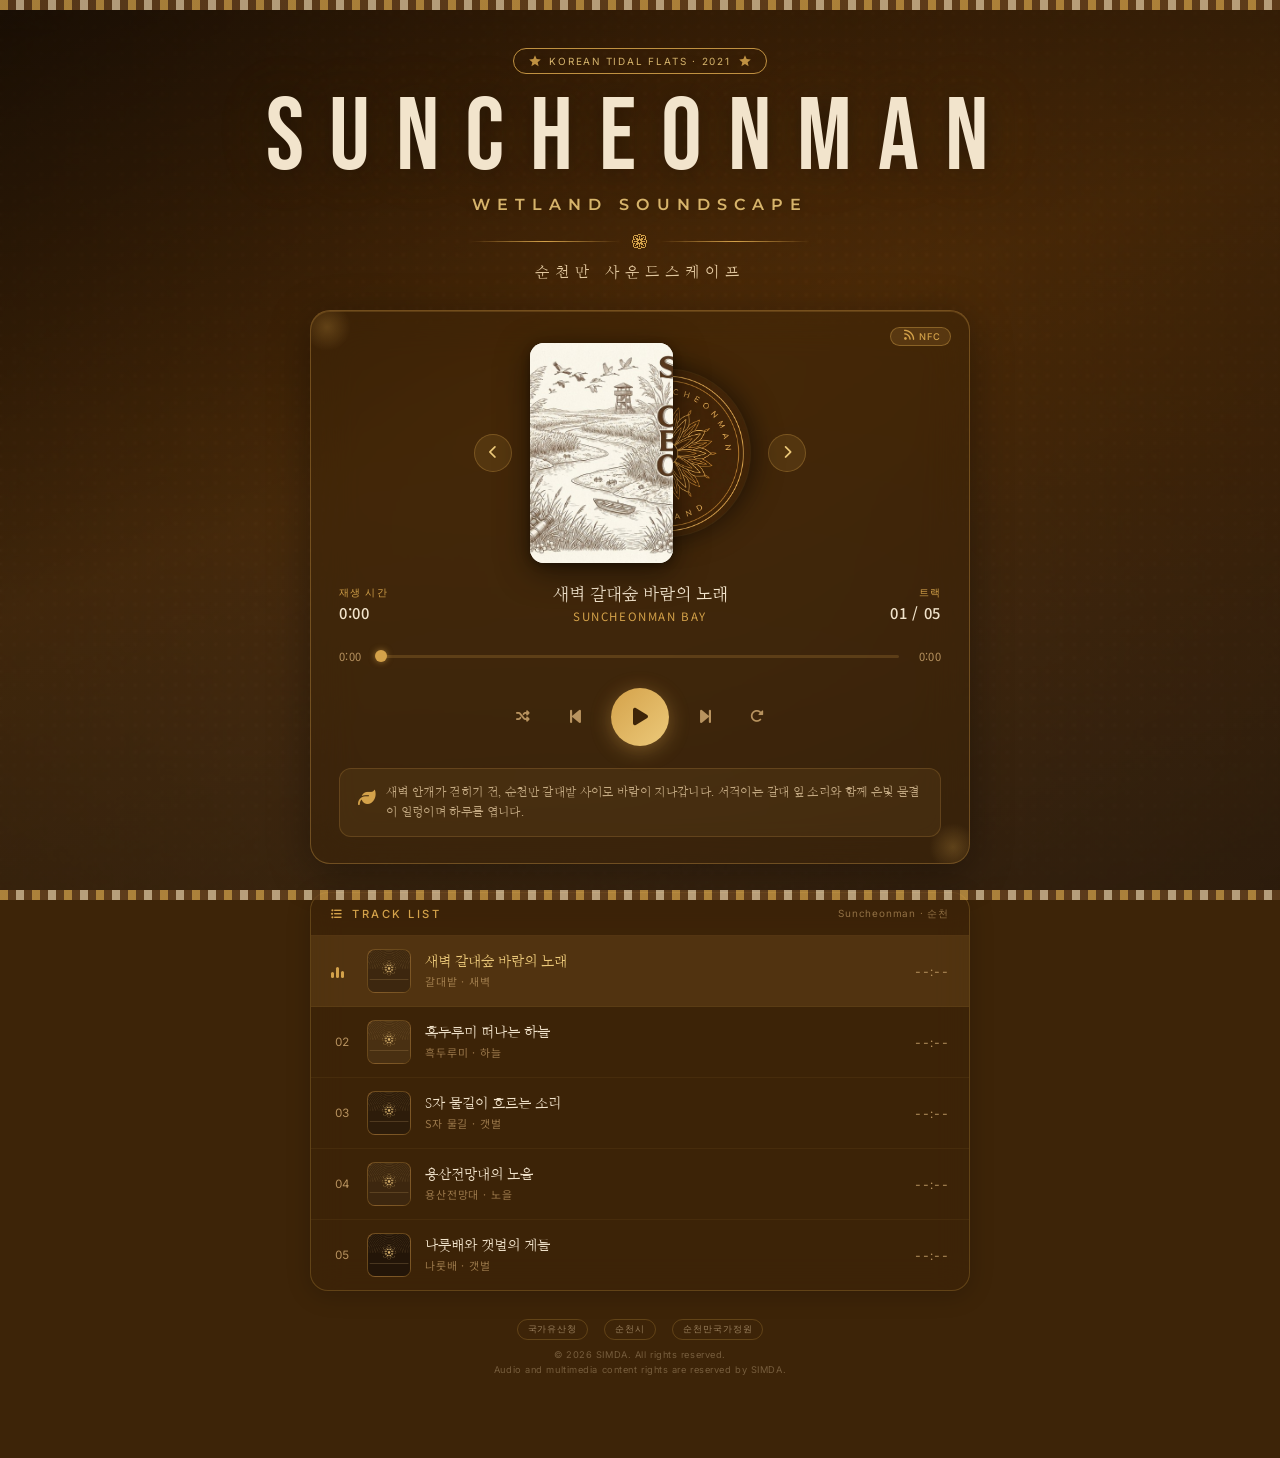
==== suncheonman/index.html @ d8eafac8 "feat(suncheonman): add Suncheonman Bay soundscape page (gold/amber series companion to seonamsa) - N" ====
<!DOCTYPE html>
<html lang="ko">
<head>
  <meta charset="UTF-8" />
  <meta name="viewport" content="width=device-width, initial-scale=1.0" />
  <title>Suncheonman Bay Soundscape — 순천만 사운드스케이프</title>
  <meta name="description" content="람사르 습지 · 한국의 갯벌 순천만의 소리를 담은 사운드트랙. 갈대숲 바람, 흑두루미 울음, 물길 소리로 만나는 순천만의 고요한 시간." />

  <!-- Fonts -->
  <link rel="preconnect" href="https://fonts.googleapis.com" />
  <link rel="preconnect" href="https://fonts.gstatic.com" crossorigin />
  <link href="https://fonts.googleapis.com/css2?family=Nanum+Myeongjo:wght@400;700;800&family=Bebas+Neue&family=Montserrat:wght@300;400;500;600;700&family=Noto+Sans+KR:wght@300;400;500&family=Inter:wght@300;400;500&display=swap" rel="stylesheet" />

  <!-- Icons -->
  <link rel="stylesheet" href="https://cdn.jsdelivr.net/npm/@fortawesome/fontawesome-free@6.4.0/css/all.min.css" />

  <!-- Styles -->
  <link rel="stylesheet" href="/suncheonman/css/style.css" />
</head>
<body>

  <!-- 단청 상단 장식 -->
  <div class="danchung-top" aria-hidden="true"></div>
  <div class="danchung-bottom" aria-hidden="true"></div>

  <!-- 배경 레이어 -->
  <div class="bg-overlay" id="bgOverlay"></div>
  <div class="bg-image"   id="bgImage"></div>

  <!-- ════════ 메인 컨테이너 ════════ -->
  <main class="player-container">

    <!-- ── 헤더 타이틀 ── -->
    <header class="header-area">
      <div class="unesco-badge" aria-label="한국의 갯벌 세계유산">
        Korean Tidal Flats · 2021
      </div>

      <h1 class="title-en"><span class="title-main">Suncheonman</span><span class="title-sub">Wetland Soundscape</span></h1>

      <div class="title-divider" aria-hidden="true">
        <span class="lotus-icon">❁</span>
      </div>

      <p class="title-ko">순천만 사운드스케이프</p>
    </header>

    <!-- ── 플레이어 카드 ── -->
    <section class="player-card" aria-label="음악 플레이어">

      <!-- NFC 배지 -->
      <div class="nfc-badge" aria-label="NFC 지원">
        <i class="fas fa-wifi" style="font-size:0.7rem;transform:rotate(45deg)"></i>
        NFC
      </div>

      <!-- 앨범 / 바이닐 -->
      <div class="artwork-section">
        <button class="nav-btn prev-btn" id="prevTrack" aria-label="이전 트랙">
          <i class="fas fa-chevron-left"></i>
        </button>

        <div class="artwork-wrapper">
          <div class="album-art" id="albumArt">
            <img src="/suncheonman/images/cd_cover.jpg" alt="CD 커버" id="albumImg" />
            <div class="album-fallback" id="albumFallback">
              <i class="fas fa-feather"></i>
            </div>
          </div>
          <div class="vinyl" id="vinyl">
            <img src="/suncheonman/images/cd_disc.png" alt="CD 디스크" class="cd-disc-img" />
          </div>
        </div>

        <button class="nav-btn next-btn" id="nextTrack" aria-label="다음 트랙">
          <i class="fas fa-chevron-right"></i>
        </button>
      </div>

      <!-- 메타 정보 -->
      <div class="meta-row">
        <div class="meta-left">
          <span class="meta-label">재생 시간</span>
          <span class="meta-value" id="totalDuration">0:00</span>
        </div>
        <div class="track-info-center">
          <p class="track-title" id="trackTitle">트랙을 선택하세요</p>
          <p class="track-artist" id="trackArtist">Suncheonman Bay</p>
        </div>
        <div class="meta-right">
          <span class="meta-label">트랙</span>
          <span class="meta-value" id="trackNumber">01 / 05</span>
        </div>
      </div>

      <!-- 진행바 -->
      <div class="progress-section">
        <span class="time-current" id="timeCurrent">0:00</span>
        <div class="progress-bar-wrap" id="progressWrap"
             role="slider" aria-label="재생 위치"
             aria-valuemin="0" aria-valuemax="100" aria-valuenow="0" tabindex="0">
          <div class="progress-bar-bg">
            <div class="progress-bar-fill" id="progressFill"></div>
            <div class="progress-thumb"    id="progressThumb"></div>
          </div>
        </div>
        <span class="time-total" id="timeTotal">0:00</span>
      </div>

      <!-- 컨트롤 -->
      <div class="controls-section">
        <button class="ctrl-btn ctrl-sm" id="shuffleBtn" aria-label="셔플" title="셔플">
          <i class="fas fa-random"></i>
        </button>
        <button class="ctrl-btn ctrl-md" id="prevBtn" aria-label="이전" title="이전">
          <i class="fas fa-step-backward"></i>
        </button>
        <button class="ctrl-btn ctrl-lg play-pause-btn" id="playPauseBtn" aria-label="재생/일시정지">
          <i class="fas fa-play" id="playIcon"></i>
        </button>
        <button class="ctrl-btn ctrl-md" id="nextBtn" aria-label="다음" title="다음">
          <i class="fas fa-step-forward"></i>
        </button>
        <button class="ctrl-btn ctrl-sm" id="repeatBtn" aria-label="반복" title="반복">
          <i class="fas fa-redo-alt"></i>
        </button>
      </div>

      <!-- 사운드 설명 -->
      <div class="sound-description">
        <span class="sound-icon"><i class="fas fa-leaf"></i></span>
        <p id="soundDesc">
          순천만 갈대숲을 스치는 바람 소리와 하늘을 가르는 흑두루미의 울음,
          S자 물길을 따라 흐르는 잔물결과 갯벌의 숨소리까지 — 순천만의 풍경을 고스란히 담았습니다.
        </p>
      </div>

    </section>

    <!-- ── 트랙 리스트 ── -->
    <section class="tracklist-section" aria-label="트랙 목록">
      <div class="tracklist-header">
        <div class="tracklist-header-left">
          <i class="fas fa-list-ul"></i>
          <span>TRACK LIST</span>
        </div>
        <div class="tracklist-header-right">Suncheonman · 순천</div>
      </div>
      <ul class="tracklist" id="tracklist" role="list">
        <!-- JS로 동적 생성 -->
      </ul>
    </section>

    <!-- ── 푸터 ── -->
    <footer class="site-footer">
      <div class="footer-logos">
        <span class="footer-badge">국가유산청</span>
        <span class="footer-badge">순천시</span>
        <span class="footer-badge">순천만국가정원</span>
      </div>
      <p class="footer-copy">
        © 2026 SIMDA. All rights reserved.<br>
        Audio and multimedia content rights are reserved by SIMDA.
      </p>
    </footer>

  </main>

  <!-- hidden audio -->
  <audio id="audioPlayer" preload="metadata"></audio>

  <script src="/suncheonman/js/player.js"></script>
</body>
</html>
---- suncheonman/css/style.css ----
/* ===================================================
   순천만 사운드트랙 — Suncheonman Bay Series
   컨셉: 갈대밭 골드 × 갯벌 앰버 × 노을 브라운
   =================================================== */

/* ── Google Fonts (추가: Nanum Myeongjo 한글 세리프) ── */
@import url('https://fonts.googleapis.com/css2?family=Nanum+Myeongjo:wght@400;700;800&family=Bebas+Neue&family=Montserrat:wght@300;400;500;600;700&family=Noto+Sans+KR:wght@300;400;500&family=Inter:wght@300;400;500&display=swap');

/* ══════════════════════════════════════════
   CSS 변수 — 순천만 팔레트 (반드시 최상단)
══════════════════════════════════════════ */
:root {
  --green-deep:    #3D2408;
  --green-mid:     #6B4520;
  --green-light:   #9C6F35;
  --green-pale:    #C9A06A;
  --beige:         #E3C9A0;
  --beige-light:   #F2E4CC;
  --beige-dark:    #B8935F;
  --gold:          #D4A24A;
  --gold-light:    #ECC97A;
  --white:         #FBF3E6;
  --text-dark:     #2E1D0F;
  --text-mid:      #5C4527;
  --text-light:    #A88860;

  /* 투명도 레이어 */
  --glass-bg:      rgba(61, 36, 8, 0.45);
  --glass-border:  rgba(212, 162, 74, 0.35);
  --glass-hover:   rgba(61, 36, 8, 0.60);
}

/* ── RESET ── */
*, *::before, *::after {
  box-sizing: border-box;
  margin: 0;
  padding: 0;
}

html, body {
  width: 100%;
  min-height: 100vh;
  font-family: 'Noto Sans KR', 'Inter', sans-serif;
  overflow-x: hidden;
}

/* ══════════════════════════════════════════
   배경 — 포레스트 그린 자연 그라디언트
══════════════════════════════════════════ */
body {
  background: #3D2408;
}

.bg-image {
  position: fixed;
  inset: 0;
  background: url('../images/background.jpg') center center / cover no-repeat;
  background-color: #3D2408;
  z-index: 0;
}

.bg-overlay {
  position: fixed;
  inset: 0;
  background: linear-gradient(
    160deg,
    rgba(20, 12, 4, 0.82) 0%,
    rgba(61, 36, 8, 0.70) 45%,
    rgba(40, 24, 9, 0.80) 100%
  );
  backdrop-filter: blur(1px);
  -webkit-backdrop-filter: blur(1px);
  z-index: 1;
}

/* ══════════════════════════════════════════
   단청 SVG 패턴 — 상단/하단 장식
══════════════════════════════════════════ */
.danchung-top,
.danchung-bottom {
  position: fixed;
  left: 0;
  right: 0;
  height: 10px;
  z-index: 3;
  background: repeating-linear-gradient(
    90deg,
    var(--gold)       0px,
    var(--gold)       8px,
    var(--green-mid)  8px,
    var(--green-mid)  16px,
    var(--beige)      16px,
    var(--beige)      24px,
    var(--green-mid)  24px,
    var(--green-mid)  32px
  );
  opacity: 0.75;
}
.danchung-top    { top: 0; }
.danchung-bottom { bottom: 0; }

/* ══════════════════════════════════════════
   메인 컨테이너
══════════════════════════════════════════ */
.player-container {
  position: relative;
  z-index: 2;
  min-height: 100vh;
  display: flex;
  flex-direction: column;
  align-items: center;
  justify-content: flex-start;
  padding: 48px 16px 64px;
  gap: 28px;
}

/* ══════════════════════════════════════════
   헤더 — 유네스코 배지 + 타이틀
══════════════════════════════════════════ */
.header-area {
  display: flex;
  flex-direction: column;
  align-items: center;
  gap: 14px;
  text-align: center;
  user-select: none;
}

.unesco-badge {
  display: inline-flex;
  align-items: center;
  gap: 7px;
  padding: 5px 14px;
  border: 1px solid var(--gold);
  border-radius: 100px;
  font-size: 0.62rem;
  letter-spacing: 0.18em;
  color: var(--gold-light);
  text-transform: uppercase;
  font-family: 'Inter', sans-serif;
  font-weight: 400;
  opacity: 0.88;
}
.unesco-badge::before,
.unesco-badge::after {
  content: '';
  width: 14px;
  height: 14px;
  background: var(--gold);
  mask-image: url("data:image/svg+xml,%3Csvg xmlns='http://www.w3.org/2000/svg' viewBox='0 0 24 24'%3E%3Cpath d='M12 2L9.19 8.63 2 9.24l5.46 4.73L5.82 21 12 17.27 18.18 21l-1.64-7.03L22 9.24l-7.19-.61L12 2z'/%3E%3C/svg%3E");
  -webkit-mask-image: url("data:image/svg+xml,%3Csvg xmlns='http://www.w3.org/2000/svg' viewBox='0 0 24 24'%3E%3Cpath d='M12 2L9.19 8.63 2 9.24l5.46 4.73L5.82 21 12 17.27 18.18 21l-1.64-7.03L22 9.24l-7.19-.61L12 2z'/%3E%3C/svg%3E");
  mask-size: contain;
  -webkit-mask-size: contain;
  mask-repeat: no-repeat;
  -webkit-mask-repeat: no-repeat;
  flex-shrink: 0;
}

.title-en {
  display: flex;
  flex-direction: column;
  align-items: center;
  gap: 2px;
  line-height: 1;
}

.title-main {
  font-family: 'Bebas Neue', sans-serif;
  font-style: normal;
  font-weight: 400;
  font-size: clamp(3.2rem, 10vw, 6.4rem);
  color: var(--beige-light);
  letter-spacing: 0.25em;
  text-transform: uppercase;
  text-shadow: 0 2px 28px rgba(0,0,0,0.45), 0 0 60px rgba(216,168,84,0.15);
  line-height: 1;
}

.title-sub {
  font-family: 'Montserrat', sans-serif;
  font-style: normal;
  font-weight: 600;
  font-size: clamp(0.72rem, 2.2vw, 0.98rem);
  color: var(--gold-light);
  letter-spacing: 0.45em;
  text-transform: uppercase;
  opacity: 0.88;
  line-height: 1.7;
  text-shadow: 0 1px 12px rgba(0,0,0,0.3);
}

.title-divider {
  display: flex;
  align-items: center;
  gap: 12px;
  width: 100%;
  max-width: 340px;
}
.title-divider::before,
.title-divider::after {
  content: '';
  flex: 1;
  height: 1px;
  background: linear-gradient(90deg, transparent, var(--gold), transparent);
}
.lotus-icon {
  font-size: 1rem;
  color: var(--gold);
  line-height: 1;
}

.title-ko {
  font-family: 'Nanum Myeongjo', serif;
  font-weight: 400;
  font-size: clamp(0.8rem, 2.2vw, 0.95rem);
  color: var(--beige);
  letter-spacing: 0.4em;
}

/* ══════════════════════════════════════════
   플레이어 카드
══════════════════════════════════════════ */
.player-card {
  width: 100%;
  max-width: 660px;
  background: var(--glass-bg);
  border: 1px solid var(--glass-border);
  border-radius: 20px;
  backdrop-filter: blur(22px);
  -webkit-backdrop-filter: blur(22px);
  padding: 32px 28px 26px;
  display: flex;
  flex-direction: column;
  gap: 22px;
  box-shadow:
    0 8px 40px rgba(0,0,0,0.35),
    inset 0 1px 0 rgba(212,162,74,0.2);
  position: relative;
  overflow: hidden;
}

/* 카드 모서리 단청 장식 */
.player-card::before,
.player-card::after {
  content: '';
  position: absolute;
  width: 48px;
  height: 48px;
  opacity: 0.25;
  background:
    radial-gradient(circle at 50% 50%, var(--gold) 0%, transparent 70%);
  pointer-events: none;
}
.player-card::before { top: -8px; left: -8px; }
.player-card::after  { bottom: -8px; right: -8px; }

/* ── 앨범/바이닐 영역 ── */
.artwork-section {
  display: flex;
  align-items: center;
  justify-content: center;
  gap: 18px;
}

.artwork-wrapper {
  position: relative;
  width: 220px;
  height: 220px;
  flex-shrink: 0;
}

/* ── CD 커버 (실제 이미지) ── */
.album-art {
  position: absolute;
  left: 0;
  top: 0;
  width: 65%;
  height: 100%;
  border-radius: 14px;
  overflow: hidden;
  z-index: 2;
  box-shadow:
    0 8px 32px rgba(0,0,0,0.5),
    0 2px 8px rgba(0,0,0,0.3);
  background: #ffffff;
  display: flex;
  align-items: center;
  justify-content: center;
}

.album-art img {
  width: 100%;
  height: 100%;
  object-fit: cover;
  object-position: center;
  display: block;
}

.album-fallback {
  position: absolute;
  inset: 0;
  display: flex;
  align-items: center;
  justify-content: center;
  color: var(--gold);
  font-size: 2.8rem;
}

/* ── CD 디스크 (실제 이미지 + 회전 애니메이션) ── */
.vinyl {
  position: absolute;
  right: 0;
  top: 50%;
  transform: translateY(-50%);
  width: 76%;
  height: 76%;
  border-radius: 50%;
  overflow: hidden;
  z-index: 1;
  box-shadow:
    4px 0 28px rgba(0,0,0,0.55),
    0 0 0 1px rgba(212,162,74,0.15);
}

/* CD 디스크 이미지 */
.cd-disc-img {
  width: 100%;
  height: 100%;
  object-fit: cover;
  display: block;
  border-radius: 50%;
}

/* vinyl::before, ::after 제거 — 이미지로 대체 */
.vinyl::before,
.vinyl::after {
  display: none;
}

/* 기존 vinyl-center, vinyl-label-ring 숨김 */
.vinyl-center,
.vinyl-label-ring {
  display: none;
}

/* 단청 꽃 SVG 인라인 */
.vinyl-center::before {
  content: '';
  position: absolute;
  inset: 0;
  background-image: url("data:image/svg+xml,%3Csvg xmlns='http://www.w3.org/2000/svg' viewBox='0 0 100 100'%3E%3Ccircle cx='50' cy='50' r='48' fill='none' stroke='%23D4A24A' stroke-width='1' opacity='0.5'/%3E%3Ccircle cx='50' cy='50' r='5' fill='%23D4A24A' opacity='0.8'/%3E%3Cg opacity='0.6' fill='%23D4A24A'%3E%3Cellipse cx='50' cy='28' rx='4' ry='10' transform='rotate(0 50 50)'/%3E%3Cellipse cx='50' cy='28' rx='4' ry='10' transform='rotate(45 50 50)'/%3E%3Cellipse cx='50' cy='28' rx='4' ry='10' transform='rotate(90 50 50)'/%3E%3Cellipse cx='50' cy='28' rx='4' ry='10' transform='rotate(135 50 50)'/%3E%3Cellipse cx='50' cy='28' rx='4' ry='10' transform='rotate(180 50 50)'/%3E%3Cellipse cx='50' cy='28' rx='4' ry='10' transform='rotate(225 50 50)'/%3E%3Cellipse cx='50' cy='28' rx='4' ry='10' transform='rotate(270 50 50)'/%3E%3Cellipse cx='50' cy='28' rx='4' ry='10' transform='rotate(315 50 50)'/%3E%3C/g%3E%3C/svg%3E");
  background-size: contain;
  background-repeat: no-repeat;
  background-position: center;
}

.vinyl-center::after {
  content: '';
  position: absolute;
  top: 50%;
  left: 50%;
  transform: translate(-50%, -50%);
  width: 22%;
  height: 22%;
  border-radius: 50%;
  background: rgba(0,0,0,0.6);
  z-index: 4;
}

/* 바이닐 바깥 링 텍스트 효과 */
.vinyl-label-ring {
  position: absolute;
  inset: 0;
  border-radius: 50%;
  z-index: 2;
  /* CSS로 원형 텍스트 모방 */
  border: 1px solid rgba(212,162,74,0.2);
}

.vinyl.spinning {
  animation: spinVinyl 4s linear infinite;
}

@keyframes spinVinyl {
  from { transform: translateY(-50%) rotate(0deg); }
  to   { transform: translateY(-50%) rotate(360deg); }
}

.nav-btn {
  background: rgba(212,162,74,0.12);
  border: 1px solid rgba(212,162,74,0.3);
  color: var(--gold-light);
  width: 38px;
  height: 38px;
  border-radius: 50%;
  cursor: pointer;
  display: flex;
  align-items: center;
  justify-content: center;
  font-size: 0.85rem;
  transition: all 0.2s ease;
  flex-shrink: 0;
}
.nav-btn:hover {
  background: rgba(212,162,74,0.22);
  color: var(--beige-light);
  transform: scale(1.08);
}

/* ── 메타 행 ── */
.meta-row {
  display: flex;
  align-items: center;
  justify-content: space-between;
  gap: 8px;
}

.meta-left, .meta-right {
  display: flex;
  flex-direction: column;
  gap: 2px;
  min-width: 60px;
}
.meta-right { align-items: flex-end; }

.meta-label {
  font-size: 0.6rem;
  color: var(--gold);
  letter-spacing: 0.12em;
  text-transform: uppercase;
  font-family: 'Inter', sans-serif;
}

.meta-value {
  font-size: 0.92rem;
  color: var(--beige-light);
  font-weight: 500;
  letter-spacing: 0.05em;
  font-variant-numeric: tabular-nums;
}

.track-info-center {
  text-align: center;
  flex: 1;
  overflow: hidden;
}

.track-title {
  font-size: clamp(0.9rem, 2.5vw, 1.05rem);
  font-weight: 500;
  color: var(--beige-light);
  white-space: nowrap;
  overflow: hidden;
  text-overflow: ellipsis;
  font-family: 'Nanum Myeongjo', serif;
}

.track-artist {
  font-size: 0.72rem;
  color: var(--gold);
  margin-top: 3px;
  letter-spacing: 0.14em;
  text-transform: uppercase;
}

/* ── 진행바 ── */
.progress-section {
  display: flex;
  align-items: center;
  gap: 10px;
}

.time-current, .time-total {
  font-size: 0.7rem;
  color: var(--beige-dark);
  min-width: 32px;
  letter-spacing: 0.03em;
  font-variant-numeric: tabular-nums;
  flex-shrink: 0;
}
.time-total { text-align: right; }

.progress-bar-wrap {
  flex: 1;
  height: 20px;
  display: flex;
  align-items: center;
  cursor: pointer;
  position: relative;
}

.progress-bar-bg {
  width: 100%;
  height: 3px;
  background: rgba(212,162,74,0.2);
  border-radius: 100px;
  position: relative;
  transition: height 0.2s;
}

.progress-bar-wrap:hover .progress-bar-bg { height: 5px; }

.progress-bar-fill {
  height: 100%;
  width: 0%;
  background: linear-gradient(90deg, var(--green-light), var(--gold));
  border-radius: 100px;
  transition: width 0.1s linear;
}

.progress-thumb {
  position: absolute;
  top: 50%;
  left: 0%;
  transform: translate(-50%, -50%);
  width: 12px;
  height: 12px;
  background: var(--gold);
  border-radius: 50%;
  box-shadow: 0 0 6px rgba(212,162,74,0.6);
  transition: left 0.1s linear;
  pointer-events: none;
}

/* ── 컨트롤 버튼 ── */
.controls-section {
  display: flex;
  align-items: center;
  justify-content: center;
  gap: 16px;
}

.ctrl-btn {
  background: none;
  border: none;
  color: var(--beige-dark);
  cursor: pointer;
  display: flex;
  align-items: center;
  justify-content: center;
  border-radius: 50%;
  transition: all 0.2s ease;
}
.ctrl-btn:hover {
  color: var(--gold-light);
  transform: scale(1.1);
}
.ctrl-btn.active { color: var(--gold); }

.ctrl-sm { width: 32px; height: 32px; font-size: 0.85rem; }
.ctrl-md { width: 40px; height: 40px; font-size: 1.1rem; }

.play-pause-btn {
  width: 58px;
  height: 58px;
  font-size: 1.25rem;
  background: linear-gradient(135deg, var(--gold) 0%, var(--gold-light) 100%);
  color: var(--green-deep) !important;
  box-shadow: 0 4px 20px rgba(212,162,74,0.4);
  border: none;
}
.play-pause-btn:hover {
  background: linear-gradient(135deg, var(--gold-light) 0%, var(--gold) 100%);
  transform: scale(1.08) !important;
  box-shadow: 0 6px 28px rgba(212,162,74,0.5);
  color: var(--green-deep) !important;
}

/* ── 사운드 설명 텍스트 (새 섹션) ── */
.sound-description {
  background: rgba(212,162,74,0.08);
  border: 1px solid rgba(212,162,74,0.2);
  border-radius: 12px;
  padding: 14px 18px;
  display: flex;
  align-items: flex-start;
  gap: 10px;
}

.sound-description .sound-icon {
  font-size: 1.1rem;
  color: var(--gold);
  margin-top: 1px;
  flex-shrink: 0;
}

.sound-description p {
  font-size: 0.72rem;
  line-height: 1.7;
  color: rgba(227,201,160,0.8);
  letter-spacing: 0.03em;
  font-family: 'Nanum Myeongjo', serif;
}

/* ══════════════════════════════════════════
   트랙리스트 섹션
══════════════════════════════════════════ */
.tracklist-section {
  width: 100%;
  max-width: 660px;
  background: rgba(61, 36, 8, 0.38);
  border: 1px solid rgba(212,162,74,0.25);
  border-radius: 18px;
  backdrop-filter: blur(16px);
  -webkit-backdrop-filter: blur(16px);
  overflow: hidden;
  box-shadow: 0 4px 24px rgba(0,0,0,0.2);
}

.tracklist-header {
  display: flex;
  align-items: center;
  justify-content: space-between;
  padding: 14px 20px;
  border-bottom: 1px solid rgba(212,162,74,0.15);
}

.tracklist-header-left {
  display: flex;
  align-items: center;
  gap: 8px;
  font-size: 0.7rem;
  font-weight: 500;
  color: var(--gold);
  letter-spacing: 0.22em;
  text-transform: uppercase;
  font-family: 'Inter', sans-serif;
}

.tracklist-header-right {
  font-size: 0.62rem;
  color: var(--beige-dark);
  letter-spacing: 0.08em;
  font-family: 'Inter', sans-serif;
  opacity: 0.7;
}

.tracklist { list-style: none; }

.track-item {
  display: flex;
  align-items: center;
  gap: 14px;
  padding: 13px 20px;
  cursor: pointer;
  transition: background 0.2s ease;
  border-bottom: 1px solid rgba(212,162,74,0.07);
}
.track-item:last-child { border-bottom: none; }
.track-item:hover { background: rgba(212,162,74,0.08); }
.track-item.playing { background: rgba(212,162,74,0.13); }

.track-num {
  font-size: 0.72rem;
  color: var(--beige-dark);
  min-width: 22px;
  text-align: center;
  font-variant-numeric: tabular-nums;
  font-family: 'Inter', sans-serif;
}
.track-item.playing .track-num { color: var(--gold); }

/* 이퀄라이저 */
.playing-indicator { display: none; }
.track-item.playing .playing-indicator {
  display: flex;
  gap: 2px;
  align-items: flex-end;
  height: 14px;
}
.playing-indicator span {
  display: inline-block;
  width: 3px;
  background: var(--gold);
  border-radius: 2px;
  animation: equalizer 0.8s ease-in-out infinite alternate;
}
.playing-indicator span:nth-child(1) { height: 6px;  animation-delay: 0s; }
.playing-indicator span:nth-child(2) { height: 11px; animation-delay: 0.15s; }
.playing-indicator span:nth-child(3) { height: 7px;  animation-delay: 0.3s; }

@keyframes equalizer {
  from { transform: scaleY(0.35); }
  to   { transform: scaleY(1); }
}

.track-cover-thumb {
  width: 44px;
  height: 44px;
  border-radius: 8px;
  background: linear-gradient(135deg, var(--green-mid), var(--green-deep));
  border: 1px solid rgba(212,162,74,0.25);
  flex-shrink: 0;
  display: flex;
  align-items: center;
  justify-content: center;
  overflow: hidden;
  color: var(--gold);
  font-size: 1.1rem;
}
.track-cover-thumb img { width: 100%; height: 100%; object-fit: cover; }

.track-details { flex: 1; overflow: hidden; }

.track-name {
  font-size: 0.88rem;
  font-weight: 500;
  color: var(--beige-light);
  white-space: nowrap;
  overflow: hidden;
  text-overflow: ellipsis;
  font-family: 'Nanum Myeongjo', serif;
}
.track-item.playing .track-name { color: var(--gold-light); }

.track-meta {
  font-size: 0.68rem;
  color: var(--beige-dark);
  margin-top: 2px;
  letter-spacing: 0.08em;
  opacity: 0.75;
}

.track-duration {
  font-size: 0.75rem;
  color: var(--beige-dark);
  min-width: 36px;
  text-align: right;
  font-variant-numeric: tabular-nums;
  flex-shrink: 0;
  font-family: 'Inter', sans-serif;
}

/* ══════════════════════════════════════════
   푸터 — 저작권 + 로고
══════════════════════════════════════════ */
.site-footer {
  display: flex;
  flex-direction: column;
  align-items: center;
  gap: 8px;
  padding-bottom: 16px;
  user-select: none;
}

.footer-logos {
  display: flex;
  align-items: center;
  gap: 16px;
  flex-wrap: wrap;
  justify-content: center;
}

.footer-badge {
  display: inline-flex;
  align-items: center;
  gap: 5px;
  padding: 3px 10px;
  border: 1px solid rgba(212,162,74,0.25);
  border-radius: 100px;
  font-size: 0.58rem;
  letter-spacing: 0.1em;
  color: rgba(227,201,160,0.55);
  text-transform: uppercase;
  font-family: 'Inter', sans-serif;
}

.footer-copy {
  font-size: 0.58rem;
  color: rgba(227,201,160,0.35);
  letter-spacing: 0.06em;
  text-align: center;
  line-height: 1.6;
  font-family: 'Inter', sans-serif;
}

/* ══════════════════════════════════════════
   NFC 탭 배지 (플레이어 카드 우상단)
══════════════════════════════════════════ */
.nfc-badge {
  position: absolute;
  top: 16px;
  right: 18px;
  display: flex;
  align-items: center;
  gap: 4px;
  padding: 3px 9px;
  background: rgba(212,162,74,0.15);
  border: 1px solid rgba(212,162,74,0.4);
  border-radius: 100px;
  font-size: 0.58rem;
  letter-spacing: 0.12em;
  color: var(--gold);
  font-family: 'Inter', sans-serif;
  font-weight: 500;
}

/* ══════════════════════════════════════════
   스크롤바
══════════════════════════════════════════ */
::-webkit-scrollbar { width: 5px; }
::-webkit-scrollbar-track { background: transparent; }
::-webkit-scrollbar-thumb {
  background: rgba(212,162,74,0.25);
  border-radius: 3px;
}

/* ══════════════════════════════════════════
   반응형
══════════════════════════════════════════ */
@media (max-width: 600px) {
  .player-container {
    padding: 32px 12px 48px;
    gap: 20px;
  }
  .player-card {
    padding: 22px 16px 20px;
    border-radius: 16px;
    gap: 18px;
  }
  .artwork-wrapper {
    width: 180px;
    height: 180px;
  }
  .track-item { padding: 11px 14px; gap: 10px; }
  .track-cover-thumb { width: 38px; height: 38px; }
  .controls-section { gap: 12px; }
  .play-pause-btn { width: 52px; height: 52px; font-size: 1.15rem; }
  .ctrl-md { width: 36px; height: 36px; }
  .title-main { font-size: clamp(2.6rem, 11vw, 4rem); letter-spacing: 0.2em; }
  .title-sub  { font-size: clamp(0.65rem, 2.8vw, 0.88rem); letter-spacing: 0.35em; }
}

@media (max-width: 380px) {
  .artwork-wrapper { width: 150px; height: 150px; }
  .controls-section { gap: 8px; }
  .play-pause-btn { width: 46px; height: 46px; }
}

/* 포커스 스타일 */
button:focus-visible {
  outline: 2px solid var(--gold);
  outline-offset: 2px;
}
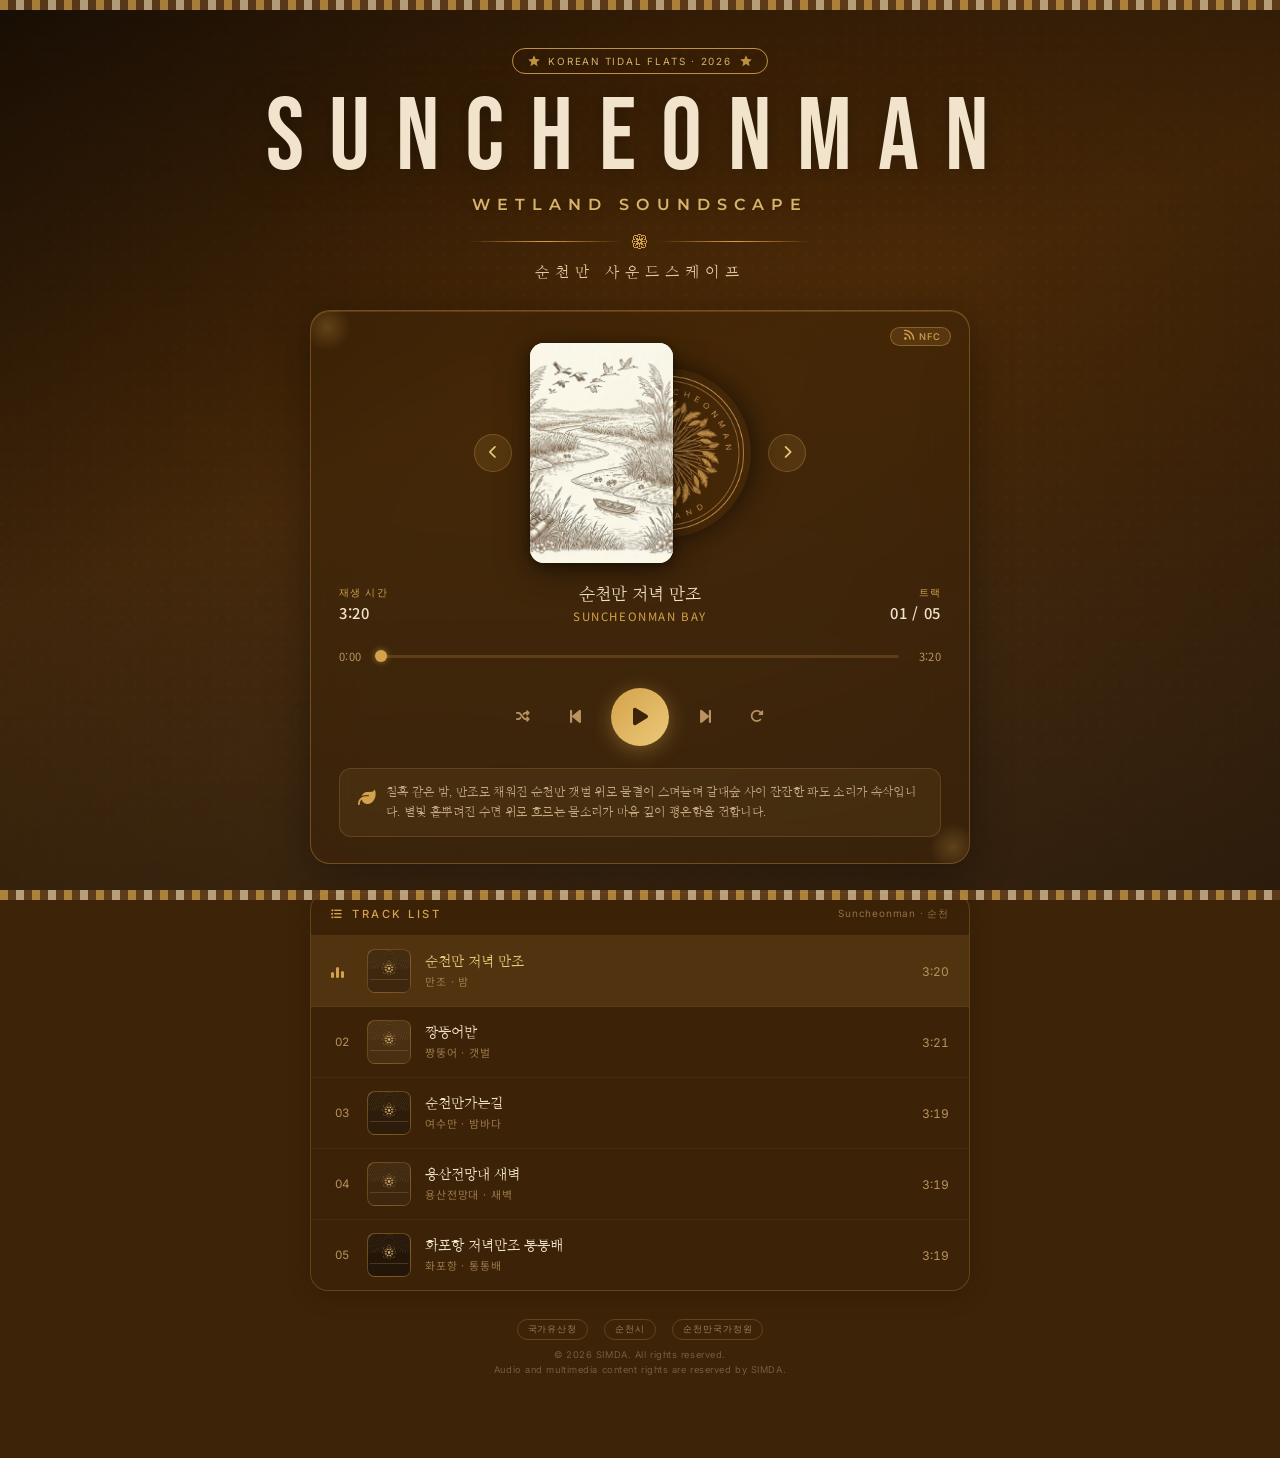
==== commit 64ef5f54: "fix(suncheonman): 상단 배지 연도 2021 → 2026 수정 - unesco-badge 'Korean Tidal Flats · 2021' → 'Korean Tidal" ====
--- a/suncheonman/index.html
+++ b/suncheonman/index.html
@@ -33,7 +33,7 @@
     <!-- ── 헤더 타이틀 ── -->
     <header class="header-area">
       <div class="unesco-badge" aria-label="한국의 갯벌 세계유산">
-        Korean Tidal Flats · 2021
+        Korean Tidal Flats · 2026
       </div>
 
       <h1 class="title-en"><span class="title-main">Suncheonman</span><span class="title-sub">Wetland Soundscape</span></h1>
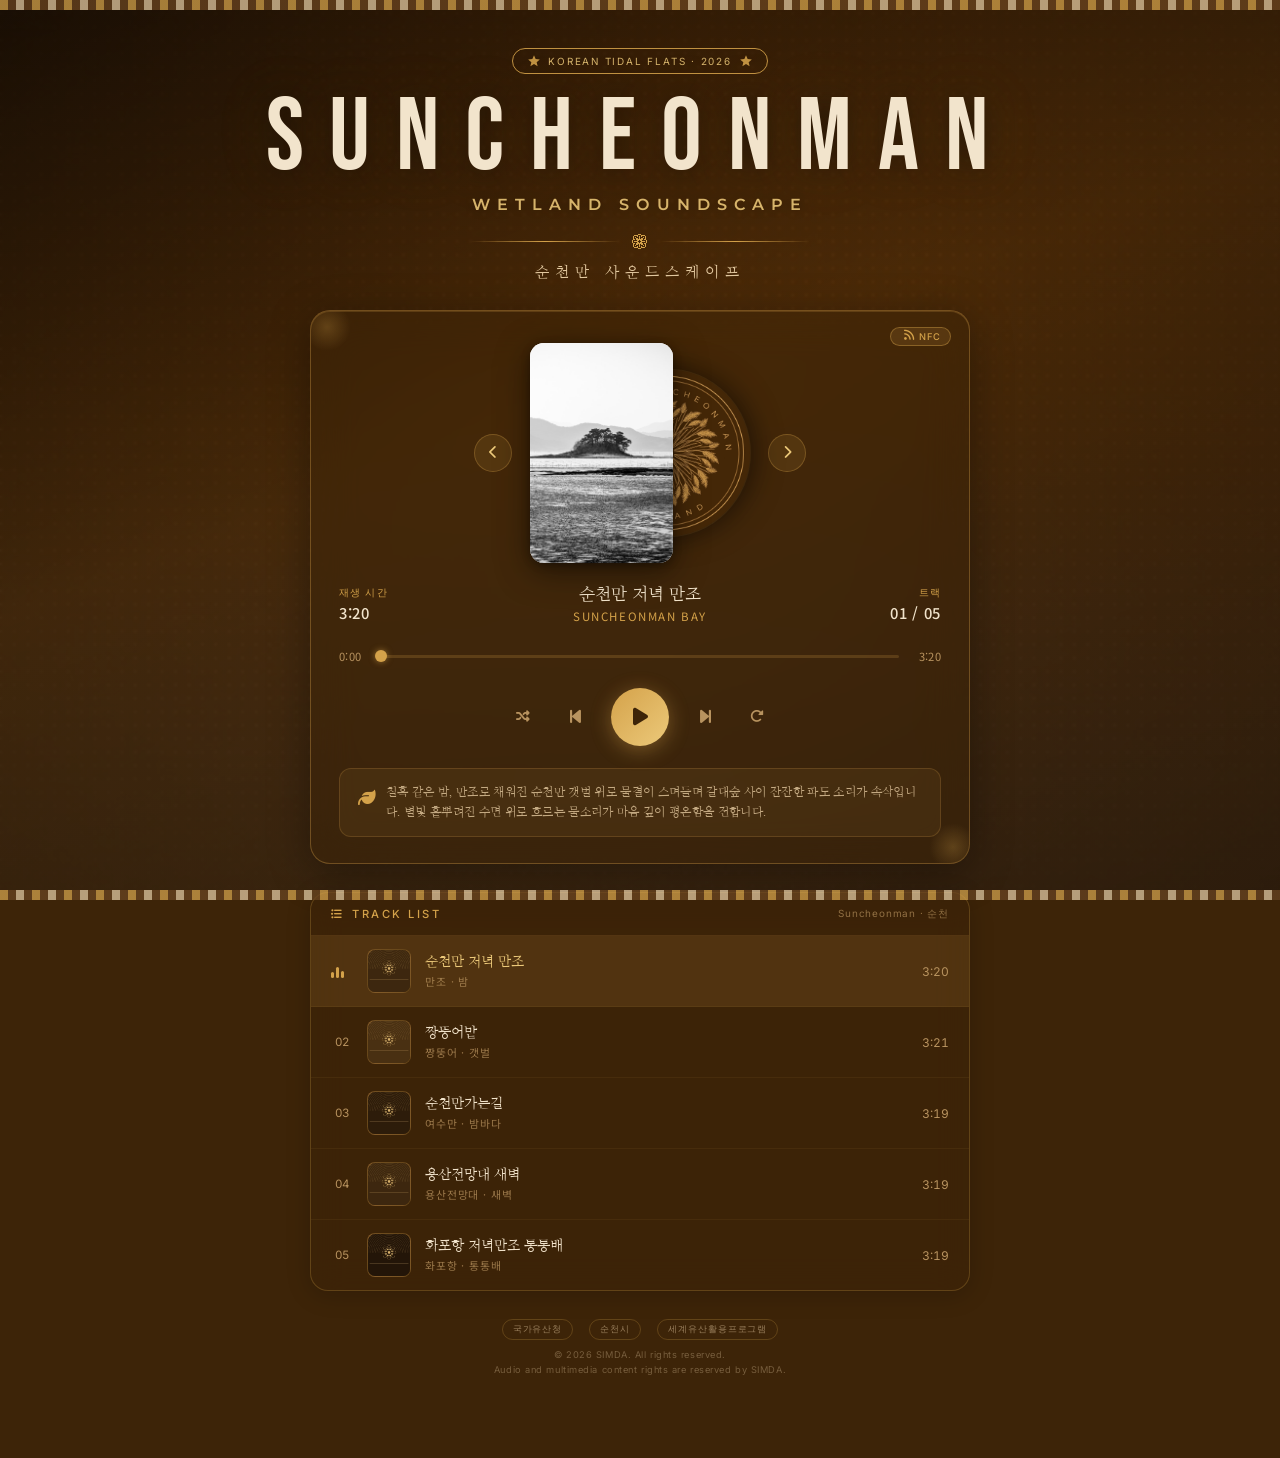
==== commit d458d475: "fix(suncheonman): 하단 배지 텍스트 '순천만국가정원' → '세계유산활용프로그램' 수정" ====
--- a/suncheonman/index.html
+++ b/suncheonman/index.html
@@ -156,7 +156,7 @@
       <div class="footer-logos">
         <span class="footer-badge">국가유산청</span>
         <span class="footer-badge">순천시</span>
-        <span class="footer-badge">순천만국가정원</span>
+        <span class="footer-badge">세계유산활용프로그램</span>
       </div>
       <p class="footer-copy">
         © 2026 SIMDA. All rights reserved.<br>
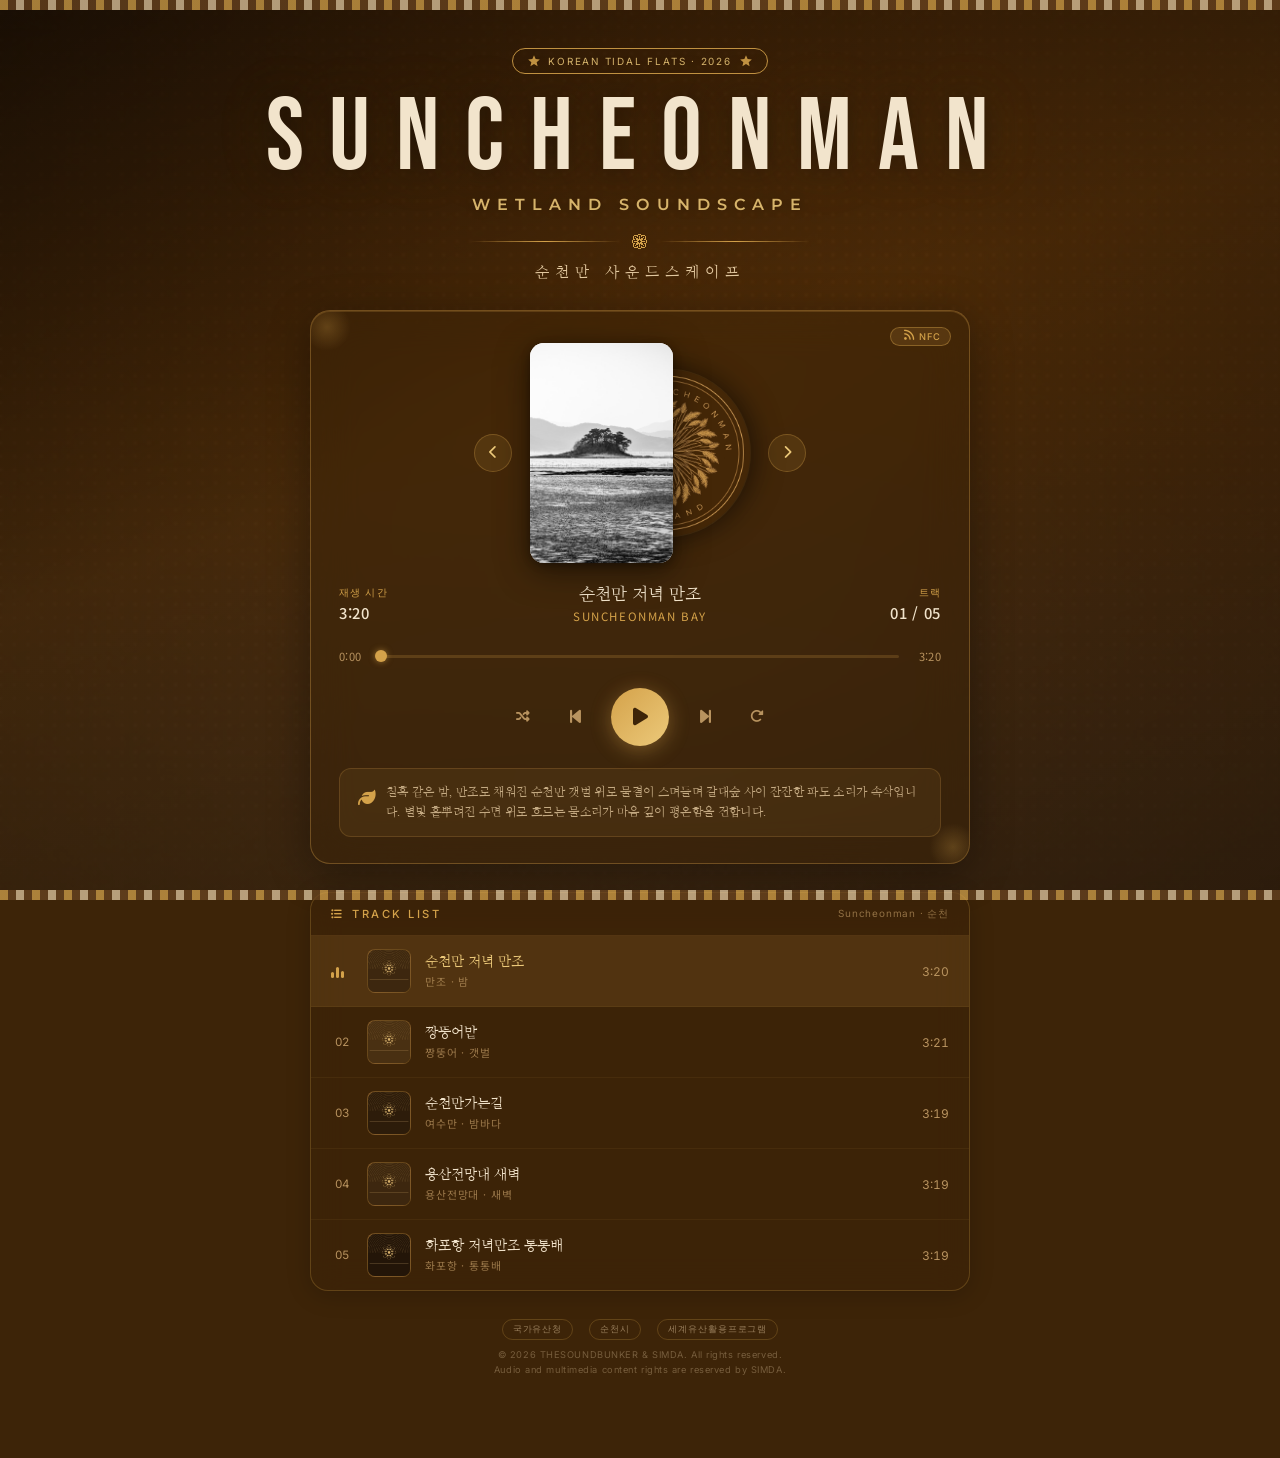
==== commit bfb0b5e8: "fix(footer): 저작권 표기를 'THESOUNDBUNKER & SIMDA'로 수정 - suncheonman/index.html, seonamsa/index.html 하단 f" ====
--- a/suncheonman/index.html
+++ b/suncheonman/index.html
@@ -5,6 +5,19 @@
   <meta name="viewport" content="width=device-width, initial-scale=1.0" />
   <title>Suncheonman Bay Soundscape — 순천만 사운드스케이프</title>
   <meta name="description" content="람사르 습지 · 한국의 갯벌 순천만의 소리를 담은 사운드트랙. 갈대숲 바람, 흑두루미 울음, 물길 소리로 만나는 순천만의 고요한 시간." />
+
+  <!-- Open Graph / 링크 미리보기 -->
+  <meta property="og:type" content="website" />
+  <meta property="og:title" content="Suncheonman Bay Soundscape — 순천만 사운드스케이프" />
+  <meta property="og:description" content="람사르 습지 · 한국의 갯벌 순천만의 소리를 담은 사운드트랙. 갈대숲 바람, 흑두루미 울음, 물길 소리로 만나는 순천만의 고요한 시간." />
+  <meta property="og:image" content="https://soundcollect1.onrender.com/suncheonman/images/cd_cover.jpg" />
+  <meta property="og:image:width" content="900" />
+  <meta property="og:image:height" content="900" />
+  <meta property="og:url" content="https://soundcollect1.onrender.com/suncheonman" />
+  <meta name="twitter:card" content="summary_large_image" />
+  <meta name="twitter:title" content="Suncheonman Bay Soundscape — 순천만 사운드스케이프" />
+  <meta name="twitter:description" content="람사르 습지 · 한국의 갯벌 순천만의 소리를 담은 사운드트랙." />
+  <meta name="twitter:image" content="https://soundcollect1.onrender.com/suncheonman/images/cd_cover.jpg" />
 
   <!-- Fonts -->
   <link rel="preconnect" href="https://fonts.googleapis.com" />
@@ -159,7 +172,7 @@
         <span class="footer-badge">세계유산활용프로그램</span>
       </div>
       <p class="footer-copy">
-        © 2026 SIMDA. All rights reserved.<br>
+        © 2026 THESOUNDBUNKER &amp; SIMDA. All rights reserved.<br>
         Audio and multimedia content rights are reserved by SIMDA.
       </p>
     </footer>
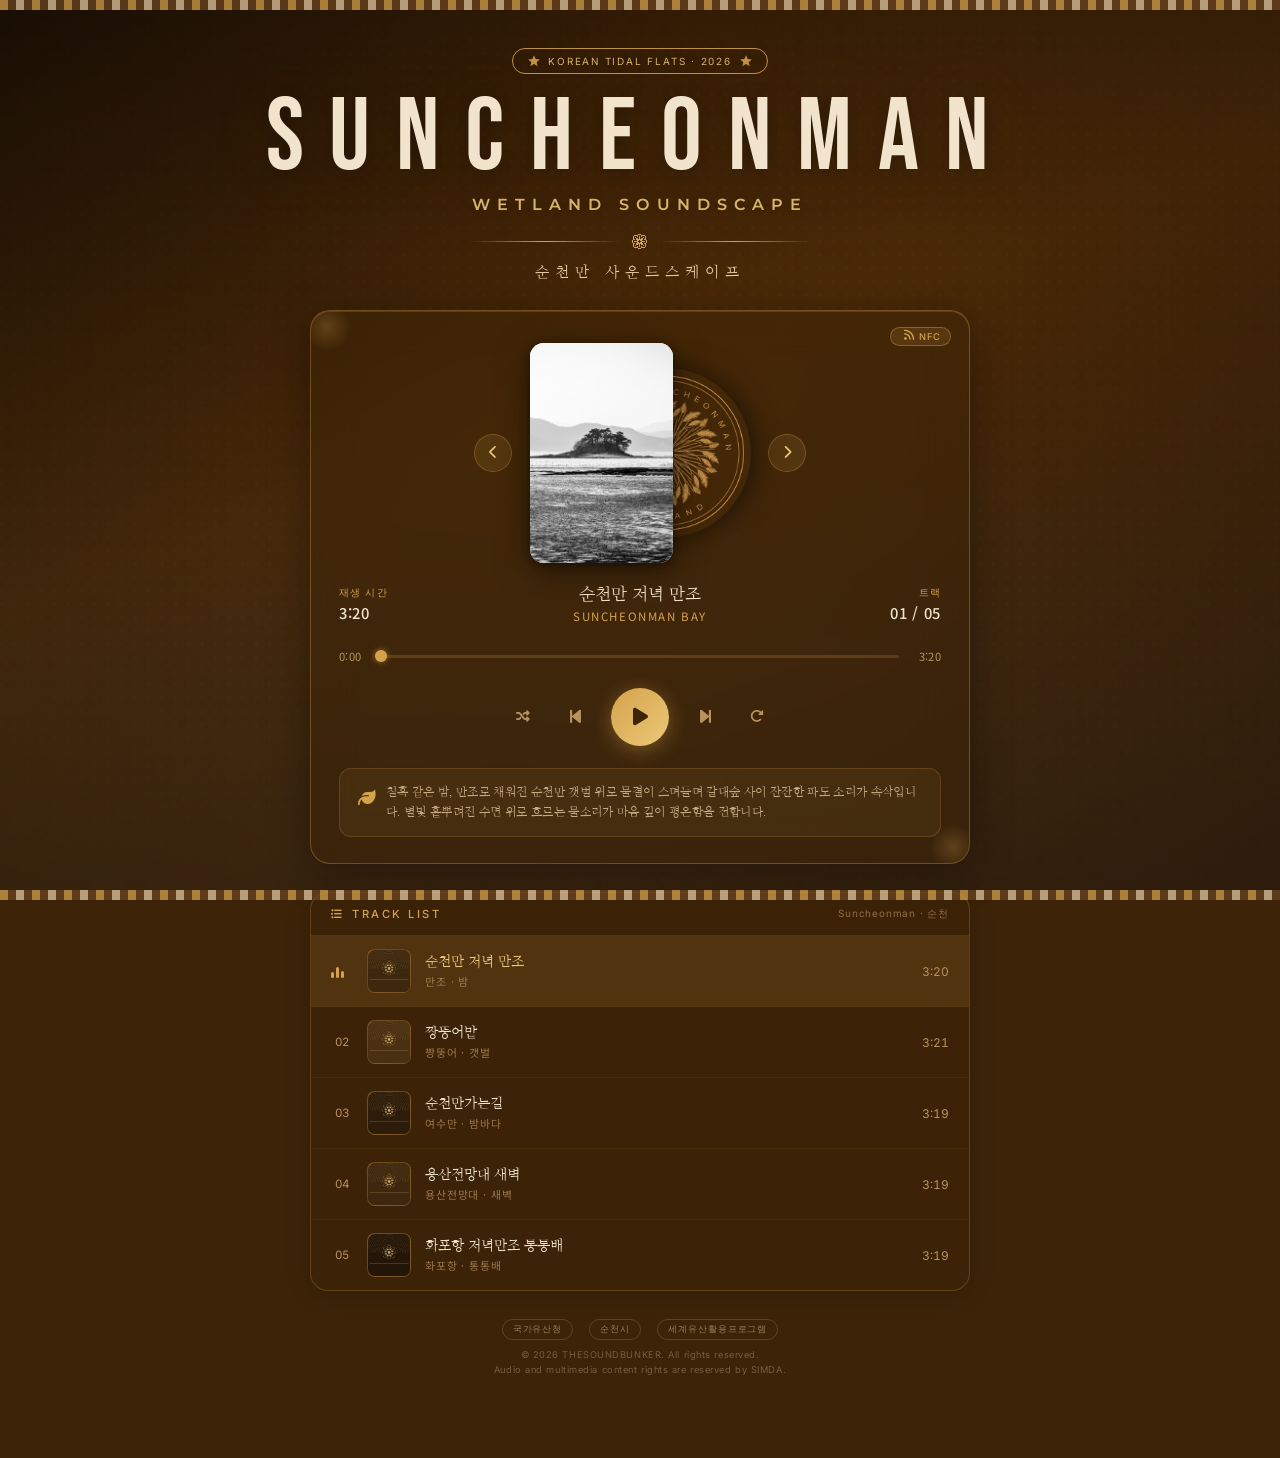
==== commit aa7867dd: "fix(footer): 페이지별 저작권 표기 분리 - suncheonman/index.html: © 2026 THESOUNDBUNKER. All rights reserved. - " ====
--- a/suncheonman/index.html
+++ b/suncheonman/index.html
@@ -172,7 +172,7 @@
         <span class="footer-badge">세계유산활용프로그램</span>
       </div>
       <p class="footer-copy">
-        © 2026 THESOUNDBUNKER &amp; SIMDA. All rights reserved.<br>
+        © 2026 THESOUNDBUNKER. All rights reserved.<br>
         Audio and multimedia content rights are reserved by SIMDA.
       </p>
     </footer>
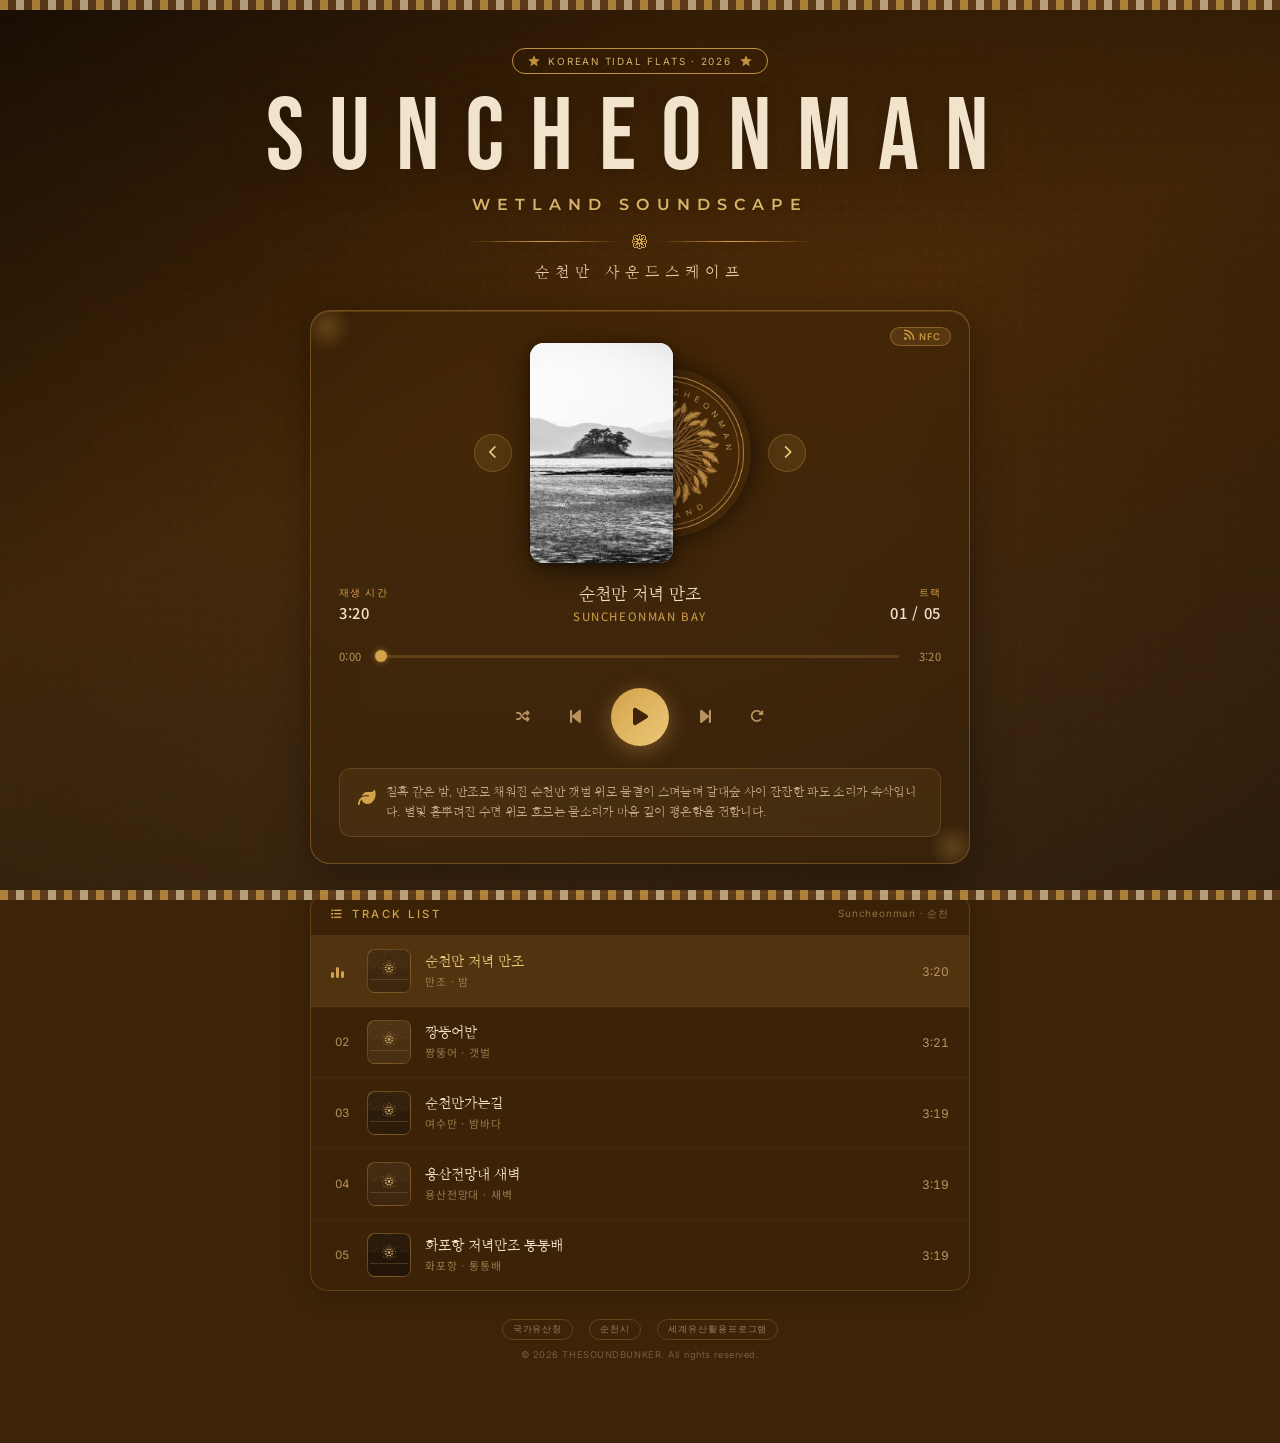
==== commit f24e3cc9: "fix(suncheonman/footer): 멀티미디어 저작권 문구 삭제, THESOUNDBUNKER만 표기 - 'Audio and multimedia content rights " ====
--- a/suncheonman/index.html
+++ b/suncheonman/index.html
@@ -172,8 +172,7 @@
         <span class="footer-badge">세계유산활용프로그램</span>
       </div>
       <p class="footer-copy">
-        © 2026 THESOUNDBUNKER. All rights reserved.<br>
-        Audio and multimedia content rights are reserved by SIMDA.
+        © 2026 THESOUNDBUNKER. All rights reserved.
       </p>
     </footer>
 
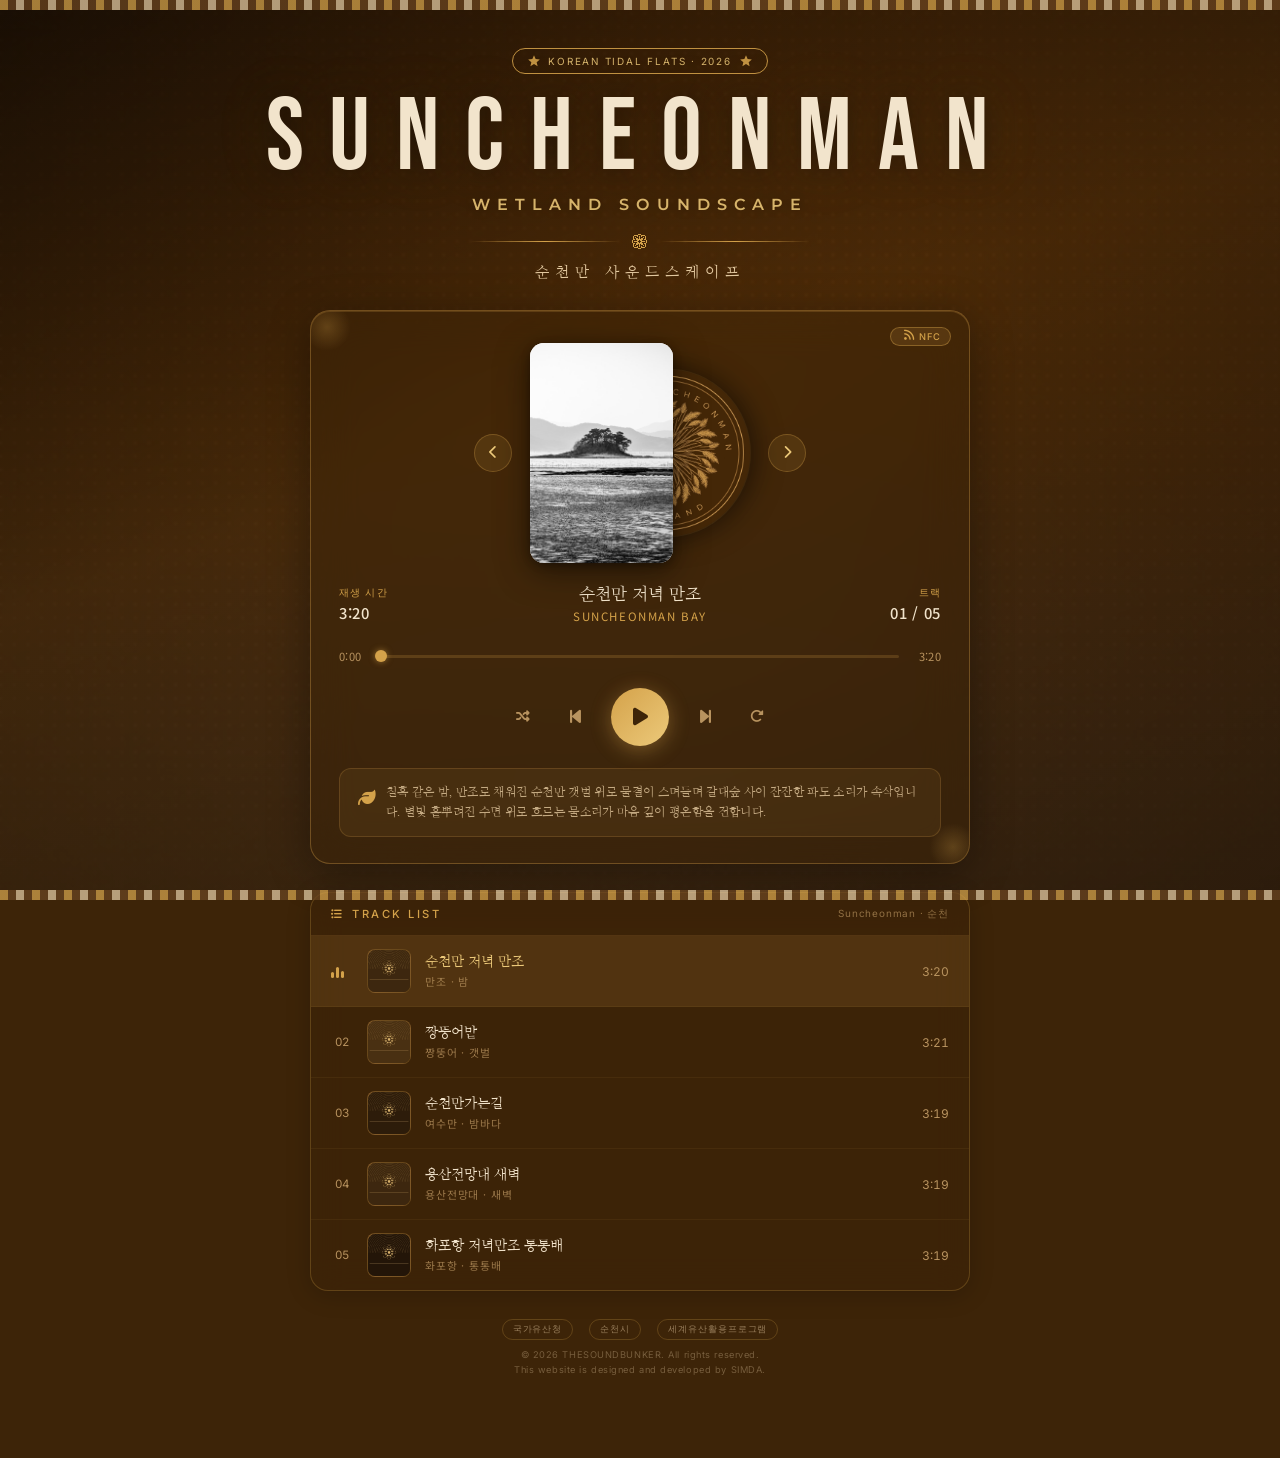
==== commit 4222c3d5: "feat(suncheonman/footer): 웹 제작 크레딧 문구 추가 - '© 2026 THESOUNDBUNKER. All rights reserved.' 아래에   'This" ====
--- a/suncheonman/index.html
+++ b/suncheonman/index.html
@@ -172,7 +172,8 @@
         <span class="footer-badge">세계유산활용프로그램</span>
       </div>
       <p class="footer-copy">
-        © 2026 THESOUNDBUNKER. All rights reserved.
+        © 2026 THESOUNDBUNKER. All rights reserved.<br>
+        This website is designed and developed by SIMDA.
       </p>
     </footer>
 
